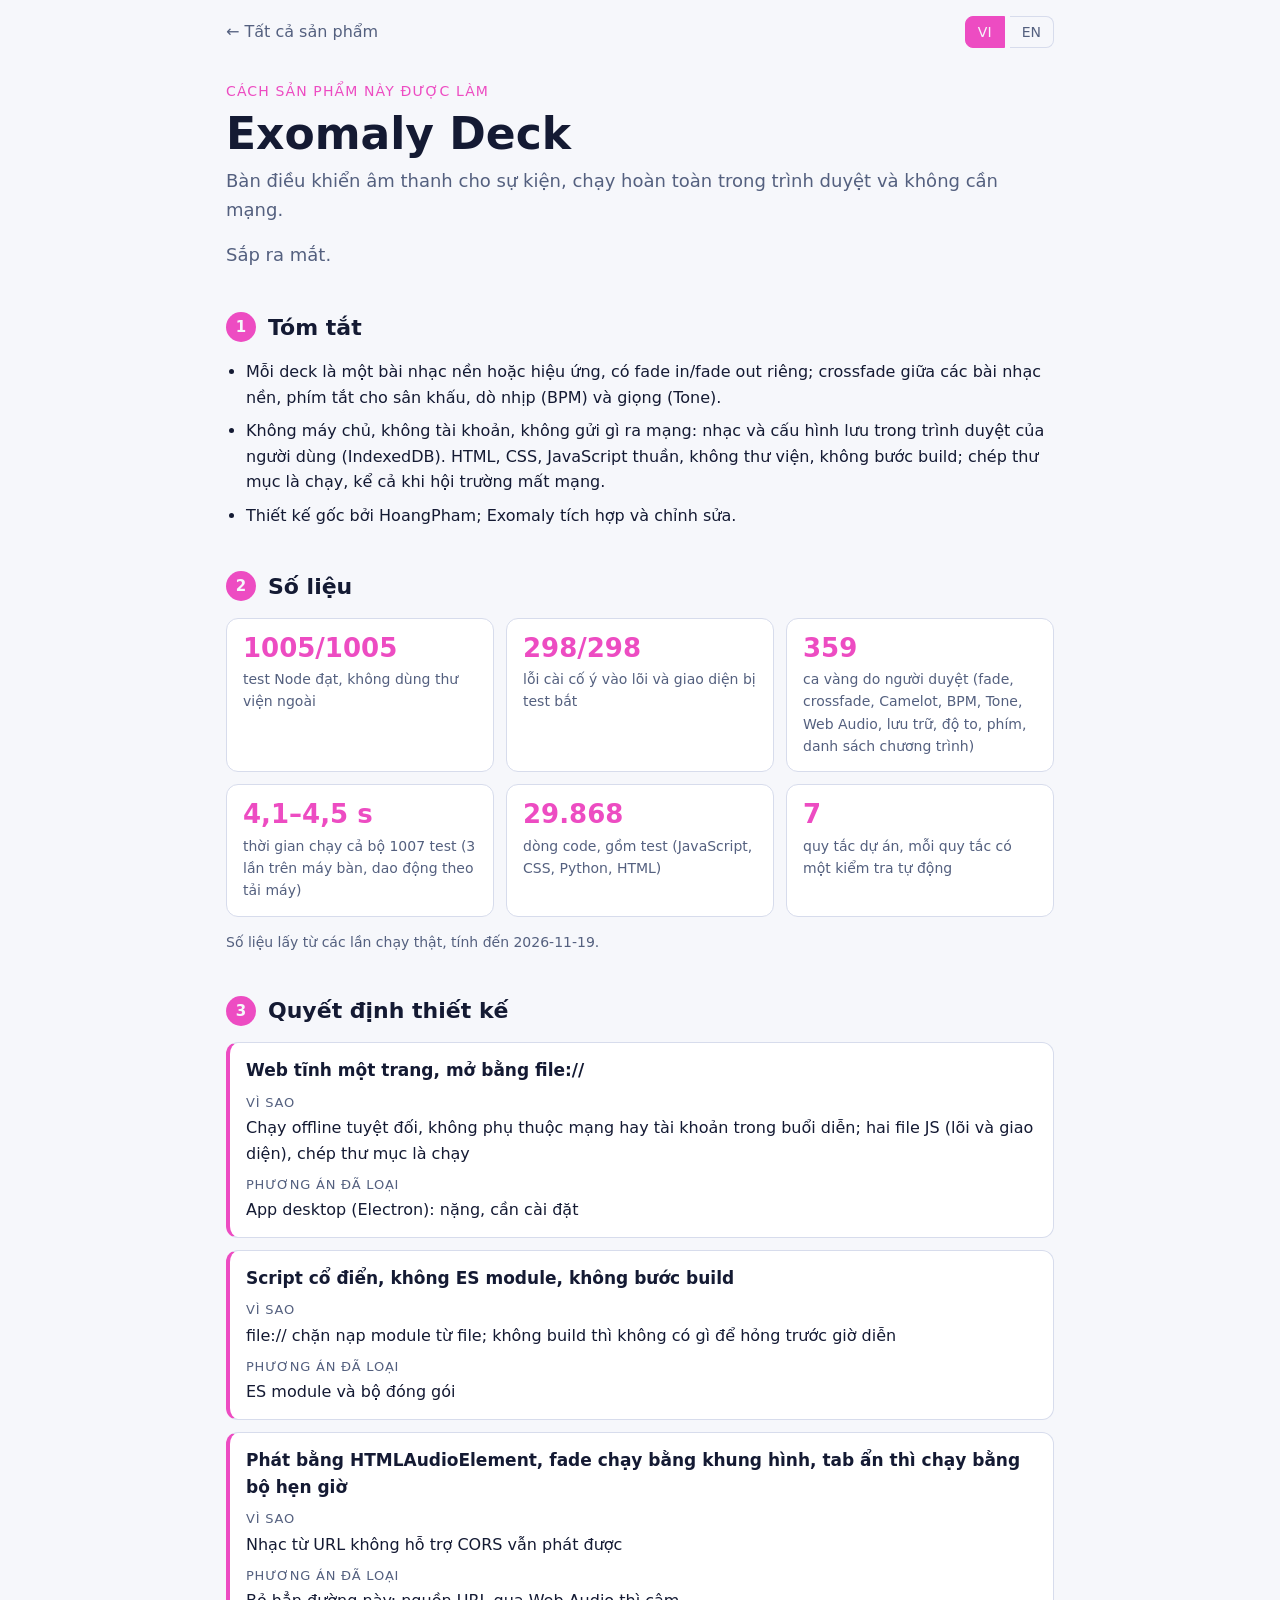
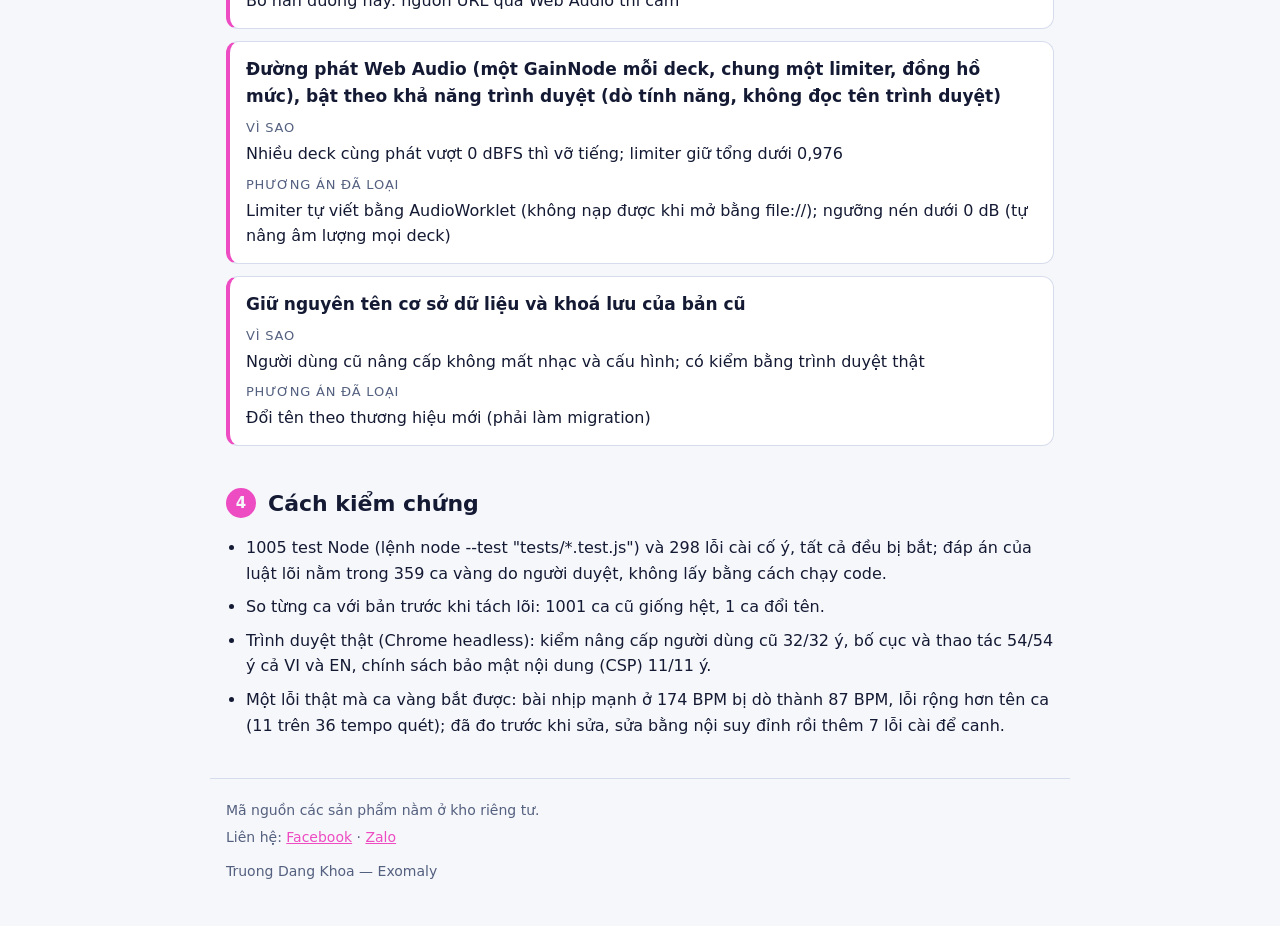
==== docs/deck.html @ 849ce739 "Cach lam: them 5 trang (Deck, Epochfold, Signal, Orbit, Ephemeris); build_pages cho san pham khong c" ====
<!doctype html>
<html lang="vi" data-lang="vi">
<head>
<meta charset="utf-8">
<meta name="viewport" content="width=device-width, initial-scale=1">
<title>Exomaly Deck · Cách làm</title>
<meta name="description" content="Bàn điều khiển âm thanh cho sự kiện, chạy hoàn toàn trong trình duyệt và không cần mạng.">
<link rel="stylesheet" href="style.css">
<script src="app.js"></script>
</head>
<body style="--accent: #ed4cc2">
<header class="top">
  <a class="back" href="index.html"><span lang="vi">← Tất cả sản phẩm</span><span lang="en">← All products</span></a>
  <div class="langs" role="group" aria-label="Language">
    <button type="button" data-set-lang="vi">VI</button>
    <button type="button" data-set-lang="en">EN</button>
  </div>
</header>
<main>
  <p class="eyebrow"><span lang="vi">Cách sản phẩm này được làm</span><span lang="en">How this product is built</span></p>
  <h1>Exomaly Deck</h1>
  <p class="tagline"><span lang="vi">Bàn điều khiển âm thanh cho sự kiện, chạy hoàn toàn trong trình duyệt và không cần mạng.</span><span lang="en">A sound console for live events that runs entirely in the browser and needs no network.</span></p>
  <p class="tagline"><span lang="vi">Sắp ra mắt.</span><span lang="en">Coming soon.</span></p>

  <section>
    <h2><span class="n">1</span><span lang="vi">Tóm tắt</span><span lang="en">Summary</span></h2>
    <ul lang="vi"><li>Mỗi deck là một bài nhạc nền hoặc hiệu ứng, có fade in/fade out riêng; crossfade giữa các bài nhạc nền, phím tắt cho sân khấu, dò nhịp (BPM) và giọng (Tone).</li><li>Không máy chủ, không tài khoản, không gửi gì ra mạng: nhạc và cấu hình lưu trong trình duyệt của người dùng (IndexedDB). HTML, CSS, JavaScript thuần, không thư viện, không bước build; chép thư mục là chạy, kể cả khi hội trường mất mạng.</li><li>Thiết kế gốc bởi HoangPham; Exomaly tích hợp và chỉnh sửa.</li></ul><ul lang="en"><li>Each deck is a background track or a sound effect with its own fade in and fade out; crossfade between background tracks, stage hotkeys, tempo (BPM) and key (Tone) detection.</li><li>No server, no account, nothing is sent over the network: music and settings are stored in the user&#x27;s own browser (IndexedDB). Plain HTML, CSS and JavaScript, no libraries, no build step; copy the folder and it runs, even when the venue has no network.</li><li>Originally designed by HoangPham; integrated and adapted by Exomaly.</li></ul>
  </section>

  <section>
    <h2><span class="n">2</span><span lang="vi">Số liệu</span><span lang="en">By the numbers</span></h2>
    <div class="stats"><div class="stat"><div class="v"><span lang="vi">1005/1005</span><span lang="en">1005/1005</span></div><div class="k"><span lang="vi">test Node đạt, không dùng thư viện ngoài</span><span lang="en">Node tests passed, no external libraries</span></div></div><div class="stat"><div class="v"><span lang="vi">298/298</span><span lang="en">298/298</span></div><div class="k"><span lang="vi">lỗi cài cố ý vào lõi và giao diện bị test bắt</span><span lang="en">deliberate faults planted in the core and the interface were caught by the tests</span></div></div><div class="stat"><div class="v"><span lang="vi">359</span><span lang="en">359</span></div><div class="k"><span lang="vi">ca vàng do người duyệt (fade, crossfade, Camelot, BPM, Tone, Web Audio, lưu trữ, độ to, phím, danh sách chương trình)</span><span lang="en">golden cases approved by a person (fade, crossfade, Camelot, BPM, Tone, Web Audio, storage, loudness, hotkeys, cue list)</span></div></div><div class="stat"><div class="v"><span lang="vi">4,1–4,5 s</span><span lang="en">4.1–4.5 s</span></div><div class="k"><span lang="vi">thời gian chạy cả bộ 1007 test (3 lần trên máy bàn, dao động theo tải máy)</span><span lang="en">run time of the whole 1007-test suite (3 runs on the desktop, varies with load)</span></div></div><div class="stat"><div class="v"><span lang="vi">29.868</span><span lang="en">29,868</span></div><div class="k"><span lang="vi">dòng code, gồm test (JavaScript, CSS, Python, HTML)</span><span lang="en">lines of code, tests included (JavaScript, CSS, Python, HTML)</span></div></div><div class="stat"><div class="v"><span lang="vi">7</span><span lang="en">7</span></div><div class="k"><span lang="vi">quy tắc dự án, mỗi quy tắc có một kiểm tra tự động</span><span lang="en">project rules, each with an automated check</span></div></div></div>
    <p class="asof"><span lang="vi">Số liệu lấy từ các lần chạy thật, tính đến 2026-11-19.</span><span lang="en">Figures come from real runs, as of 2026-11-19.</span></p>
  </section>

  <section>
    <h2><span class="n">3</span><span lang="vi">Quyết định thiết kế</span><span lang="en">Design decisions</span></h2>
    <article class="dec"><h3><span lang="vi">Web tĩnh một trang, mở bằng file://</span><span lang="en">Static single page, opened with file://</span></h3><dl><dt><span lang="vi">Vì sao</span><span lang="en">Why</span></dt><dd><span lang="vi">Chạy offline tuyệt đối, không phụ thuộc mạng hay tài khoản trong buổi diễn; hai file JS (lõi và giao diện), chép thư mục là chạy</span><span lang="en">Fully offline, no dependence on a network or an account during a show; two JS files (core and interface); copy the folder and it runs</span></dd><dt><span lang="vi">Phương án đã loại</span><span lang="en">Rejected alternative</span></dt><dd><span lang="vi">App desktop (Electron): nặng, cần cài đặt</span><span lang="en">Desktop app (Electron): heavy, needs installing</span></dd></dl></article><article class="dec"><h3><span lang="vi">Script cổ điển, không ES module, không bước build</span><span lang="en">Classic scripts, no ES modules, no build step</span></h3><dl><dt><span lang="vi">Vì sao</span><span lang="en">Why</span></dt><dd><span lang="vi">file:// chặn nạp module từ file; không build thì không có gì để hỏng trước giờ diễn</span><span lang="en">file:// blocks module loading from files; with no build there is nothing to break before showtime</span></dd><dt><span lang="vi">Phương án đã loại</span><span lang="en">Rejected alternative</span></dt><dd><span lang="vi">ES module và bộ đóng gói</span><span lang="en">ES modules and a bundler</span></dd></dl></article><article class="dec"><h3><span lang="vi">Phát bằng HTMLAudioElement, fade chạy bằng khung hình, tab ẩn thì chạy bằng bộ hẹn giờ</span><span lang="en">Playback with HTMLAudioElement, fades driven by frames, by a timer when the tab is hidden</span></h3><dl><dt><span lang="vi">Vì sao</span><span lang="en">Why</span></dt><dd><span lang="vi">Nhạc từ URL không hỗ trợ CORS vẫn phát được</span><span lang="en">Music from URLs without CORS support still plays</span></dd><dt><span lang="vi">Phương án đã loại</span><span lang="en">Rejected alternative</span></dt><dd><span lang="vi">Bỏ hẳn đường này: nguồn URL qua Web Audio thì câm</span><span lang="en">Dropping this path entirely: URL sources go silent through Web Audio</span></dd></dl></article><article class="dec"><h3><span lang="vi">Đường phát Web Audio (một GainNode mỗi deck, chung một limiter, đồng hồ mức), bật theo khả năng trình duyệt (dò tính năng, không đọc tên trình duyệt)</span><span lang="en">Web Audio output path (one GainNode per deck, one shared limiter, a level meter), turned on by browser capability (feature detection, no browser-name sniffing)</span></h3><dl><dt><span lang="vi">Vì sao</span><span lang="en">Why</span></dt><dd><span lang="vi">Nhiều deck cùng phát vượt 0 dBFS thì vỡ tiếng; limiter giữ tổng dưới 0,976</span><span lang="en">Several decks playing together go past 0 dBFS and clip; the limiter keeps the mix under 0.976</span></dd><dt><span lang="vi">Phương án đã loại</span><span lang="en">Rejected alternative</span></dt><dd><span lang="vi">Limiter tự viết bằng AudioWorklet (không nạp được khi mở bằng file://); ngưỡng nén dưới 0 dB (tự nâng âm lượng mọi deck)</span><span lang="en">A hand-written AudioWorklet limiter (cannot load when opened via file://); a compressor threshold below 0 dB (raises every deck&#x27;s volume)</span></dd></dl></article><article class="dec"><h3><span lang="vi">Giữ nguyên tên cơ sở dữ liệu và khoá lưu của bản cũ</span><span lang="en">Keep the old database name and storage keys</span></h3><dl><dt><span lang="vi">Vì sao</span><span lang="en">Why</span></dt><dd><span lang="vi">Người dùng cũ nâng cấp không mất nhạc và cấu hình; có kiểm bằng trình duyệt thật</span><span lang="en">Existing users upgrade without losing music or settings; checked in a real browser</span></dd><dt><span lang="vi">Phương án đã loại</span><span lang="en">Rejected alternative</span></dt><dd><span lang="vi">Đổi tên theo thương hiệu mới (phải làm migration)</span><span lang="en">Renaming to the new brand (would need a migration)</span></dd></dl></article>
  </section>

  <section>
    <h2><span class="n">4</span><span lang="vi">Cách kiểm chứng</span><span lang="en">How it is verified</span></h2>
    <ul lang="vi"><li>1005 test Node (lệnh node --test &quot;tests/*.test.js&quot;) và 298 lỗi cài cố ý, tất cả đều bị bắt; đáp án của luật lõi nằm trong 359 ca vàng do người duyệt, không lấy bằng cách chạy code.</li><li>So từng ca với bản trước khi tách lõi: 1001 ca cũ giống hệt, 1 ca đổi tên.</li><li>Trình duyệt thật (Chrome headless): kiểm nâng cấp người dùng cũ 32/32 ý, bố cục và thao tác 54/54 ý cả VI và EN, chính sách bảo mật nội dung (CSP) 11/11 ý.</li><li>Một lỗi thật mà ca vàng bắt được: bài nhịp mạnh ở 174 BPM bị dò thành 87 BPM, lỗi rộng hơn tên ca (11 trên 36 tempo quét); đã đo trước khi sửa, sửa bằng nội suy đỉnh rồi thêm 7 lỗi cài để canh.</li></ul><ul lang="en"><li>1005 Node tests (command node --test &quot;tests/*.test.js&quot;) and 298 deliberate planted faults, all caught; the answers for core rules live in 359 golden cases approved by a person, never taken by running the code.</li><li>Case-by-case comparison with the version before the core split: 1001 old cases identical, 1 renamed.</li><li>Real browser (headless Chrome): existing-user upgrade check 32/32 points, layout and interaction 54/54 points in both VI and EN, content security policy (CSP) 11/11 points.</li><li>A real bug the golden cases caught: a strong-beat track at 174 BPM was detected as 87 BPM, wider than its test name (11 of 36 swept tempos); measured before fixing, fixed with peak interpolation, and 7 planted faults now guard it.</li></ul>
  </section>
</main>
<footer>
  <p><span lang="vi">Mã nguồn các sản phẩm nằm ở kho riêng tư.</span><span lang="en">Source code is kept in private repositories.</span></p>
  <p><span lang="vi">Liên hệ</span><span lang="en">Contact</span>: <a href="https://www.facebook.com/Exomaly">Facebook</a> · <a href="https://zalo.me/0334934592">Zalo</a></p>
  <p class="brand">Truong Dang Khoa — Exomaly</p>
</footer>
</body>
</html>
---- docs/style.css ----
:root {
  --bg: #070b18;
  --panel: #0f1630;
  --line: #243056;
  --text: #e8edf9;
  --muted: #9aa7c7;
  --accent: #8b5cf6;
}
@media (prefers-color-scheme: light) {
  :root:not([data-theme="dark"]) {
    --bg: #f6f7fb;
    --panel: #ffffff;
    --line: #d7dcec;
    --text: #141a33;
    --muted: #54607f;
  }
}
* { box-sizing: border-box; }
html { -webkit-text-size-adjust: 100%; }
body {
  margin: 0;
  background: var(--bg);
  color: var(--text);
  font: 16px/1.6 system-ui, -apple-system, "Segoe UI", Roboto, sans-serif;
}
a { color: var(--accent); }
html[data-lang="en"] [lang="vi"],
html:not([data-lang="en"]) [lang="en"] { display: none !important; }

.top, main, footer { max-width: 860px; margin: 0 auto; padding-left: 16px; padding-right: 16px; }
.top { display: flex; justify-content: space-between; align-items: center; padding-top: 16px; padding-bottom: 8px; }
.back { text-decoration: none; color: var(--muted); }
.langs button {
  font: inherit; font-size: 14px; color: var(--muted); background: transparent;
  border: 1px solid var(--line); padding: 4px 12px; cursor: pointer;
}
.langs button:first-child { border-radius: 8px 0 0 8px; }
.langs button:last-child { border-radius: 0 8px 8px 0; border-left: 0; }
html[data-lang="en"] .langs [data-set-lang="en"],
html:not([data-lang="en"]) .langs [data-set-lang="vi"] { color: var(--bg); background: var(--accent); border-color: var(--accent); }

main { padding-top: 24px; padding-bottom: 32px; }
.eyebrow { margin: 0; color: var(--accent); font-size: 14px; letter-spacing: .08em; text-transform: uppercase; }
h1 { margin: 6px 0 8px; font-size: clamp(28px, 6vw, 44px); line-height: 1.15; }
.tagline { margin: 0 0 16px; color: var(--muted); font-size: 18px; }
.cta {
  display: inline-block; padding: 10px 18px; border-radius: 10px; text-decoration: none;
  color: var(--bg); background: var(--accent); font-weight: 600;
}
section { margin-top: 40px; }
h2 { display: flex; align-items: center; gap: 12px; font-size: 22px; margin: 0 0 14px; }
h2 .n {
  display: inline-grid; place-items: center; width: 30px; height: 30px; border-radius: 50%;
  font-size: 15px; color: var(--bg); background: var(--accent);
}
ul { padding-left: 20px; margin: 0; }
li { margin: 8px 0; }

.stats { display: grid; grid-template-columns: repeat(auto-fit, minmax(210px, 1fr)); gap: 12px; }
.stat { background: var(--panel); border: 1px solid var(--line); border-radius: 12px; padding: 14px 16px; }
.stat .v { font-size: 26px; font-weight: 700; color: var(--accent); line-height: 1.2; }
.stat .k { margin-top: 4px; color: var(--muted); font-size: 14px; }
.asof { color: var(--muted); font-size: 14px; }

.dec { background: var(--panel); border: 1px solid var(--line); border-left: 4px solid var(--accent); border-radius: 12px; padding: 14px 16px; margin: 12px 0; }
.dec h3 { margin: 0 0 8px; font-size: 17px; }
.dec dl { margin: 0; }
.dec dt { margin-top: 8px; font-size: 13px; color: var(--muted); text-transform: uppercase; letter-spacing: .06em; }
.dec dd { margin: 2px 0 0; }

.cards { display: grid; grid-template-columns: repeat(auto-fit, minmax(260px, 1fr)); gap: 14px; margin-top: 28px; }
.card {
  display: block; text-decoration: none; color: var(--text); background: var(--panel);
  border: 1px solid var(--line); border-top: 4px solid var(--accent); border-radius: 12px; padding: 16px;
}
.card:hover { border-color: var(--accent); }
.card h2 { margin: 0 0 6px; font-size: 20px; }
.card p { margin: 0 0 10px; color: var(--muted); font-size: 15px; }
.card .go { color: var(--accent); font-weight: 600; }

footer { padding-top: 16px; padding-bottom: 40px; color: var(--muted); font-size: 14px; border-top: 1px solid var(--line); }
footer p { margin: 4px 0; }
footer .brand { margin-top: 12px; }
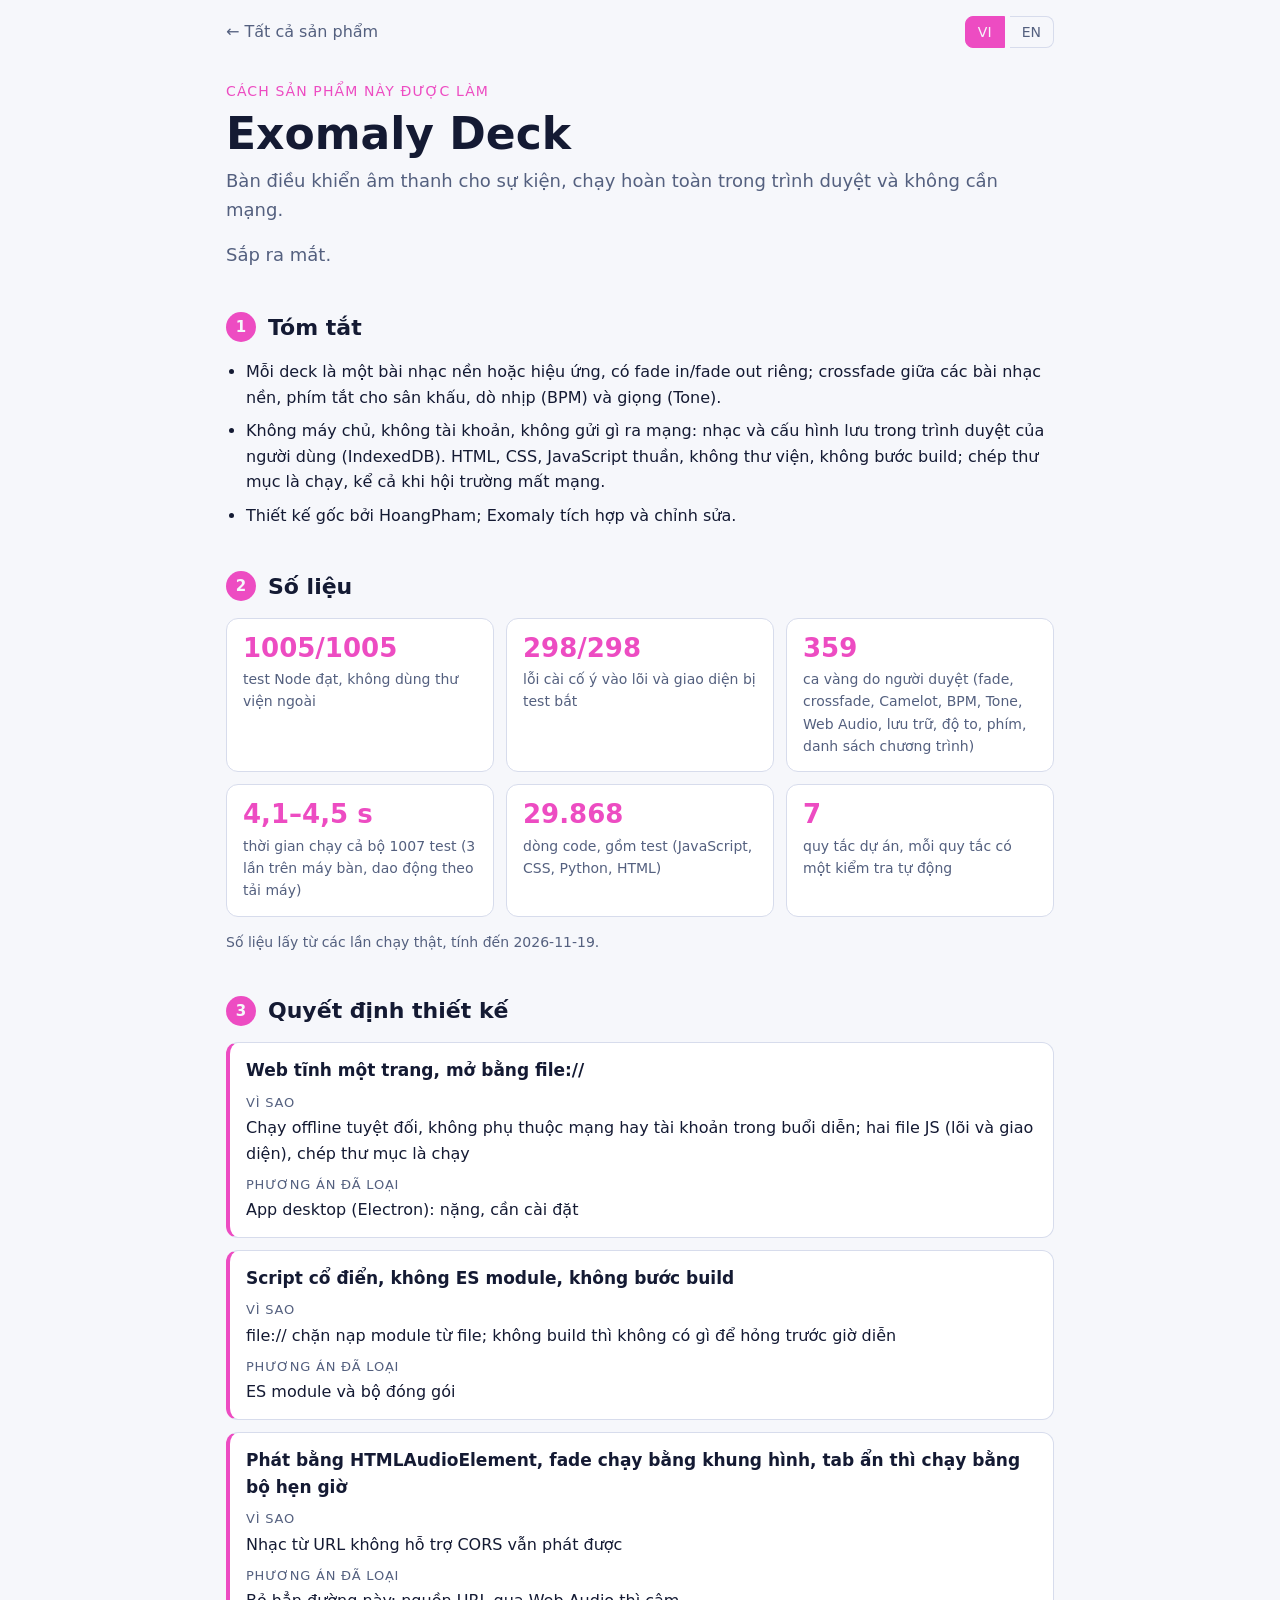
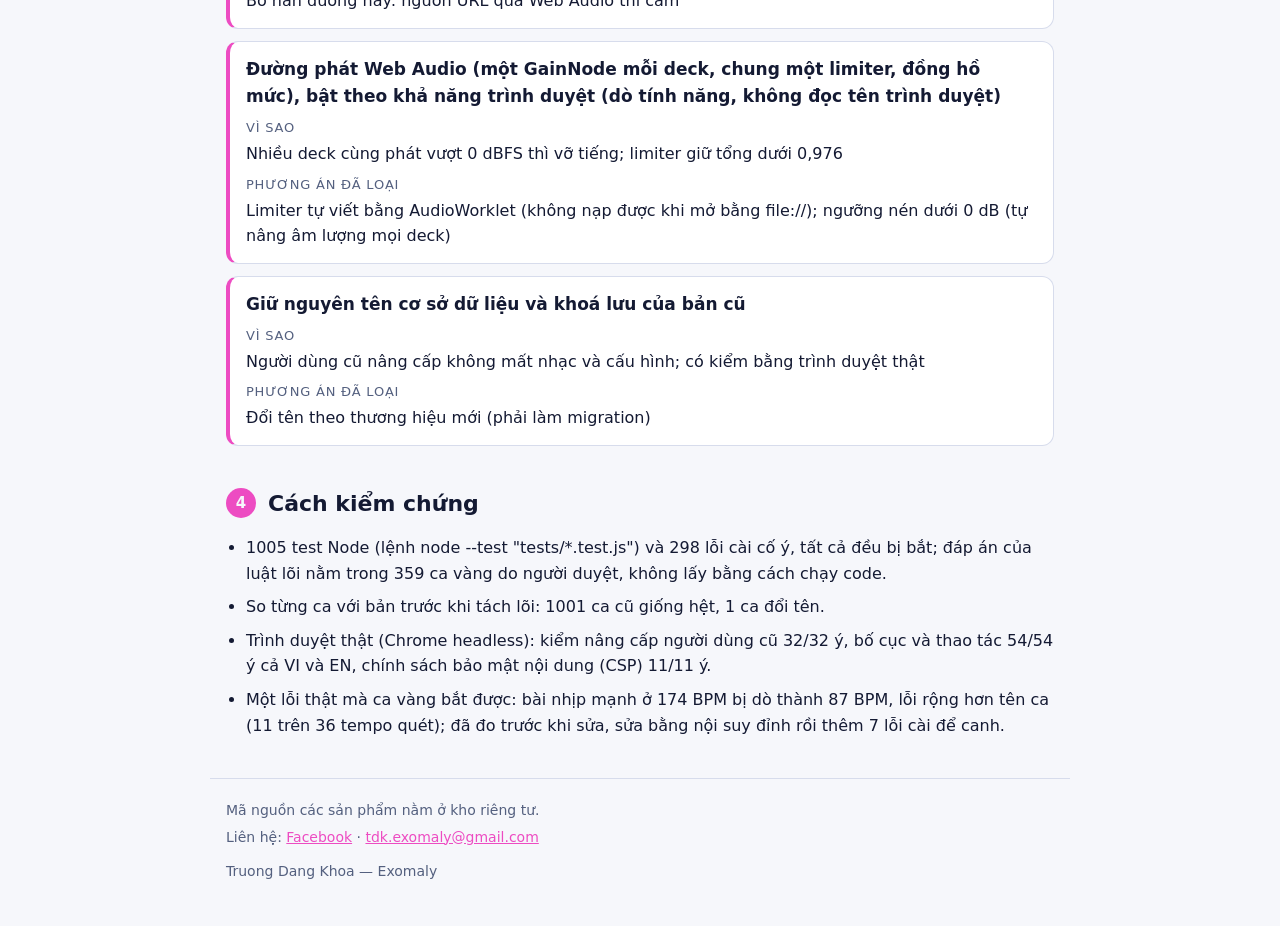
==== commit 36910e82: "README: sua cau mo dau cho dung cach xu ly, bo "free tier", Geulbit sang nhom cong cu, bo Zalo - Cau" ====
--- a/docs/deck.html
+++ b/docs/deck.html
@@ -45,7 +45,7 @@
 </main>
 <footer>
   <p><span lang="vi">Mã nguồn các sản phẩm nằm ở kho riêng tư.</span><span lang="en">Source code is kept in private repositories.</span></p>
-  <p><span lang="vi">Liên hệ</span><span lang="en">Contact</span>: <a href="https://www.facebook.com/Exomaly">Facebook</a> · <a href="https://zalo.me/0334934592">Zalo</a></p>
+  <p><span lang="vi">Liên hệ</span><span lang="en">Contact</span>: <a href="https://www.facebook.com/Exomaly">Facebook</a> · <a href="mailto:tdk.exomaly@gmail.com">tdk.exomaly@gmail.com</a></p>
   <p class="brand">Truong Dang Khoa — Exomaly</p>
 </footer>
 </body>
